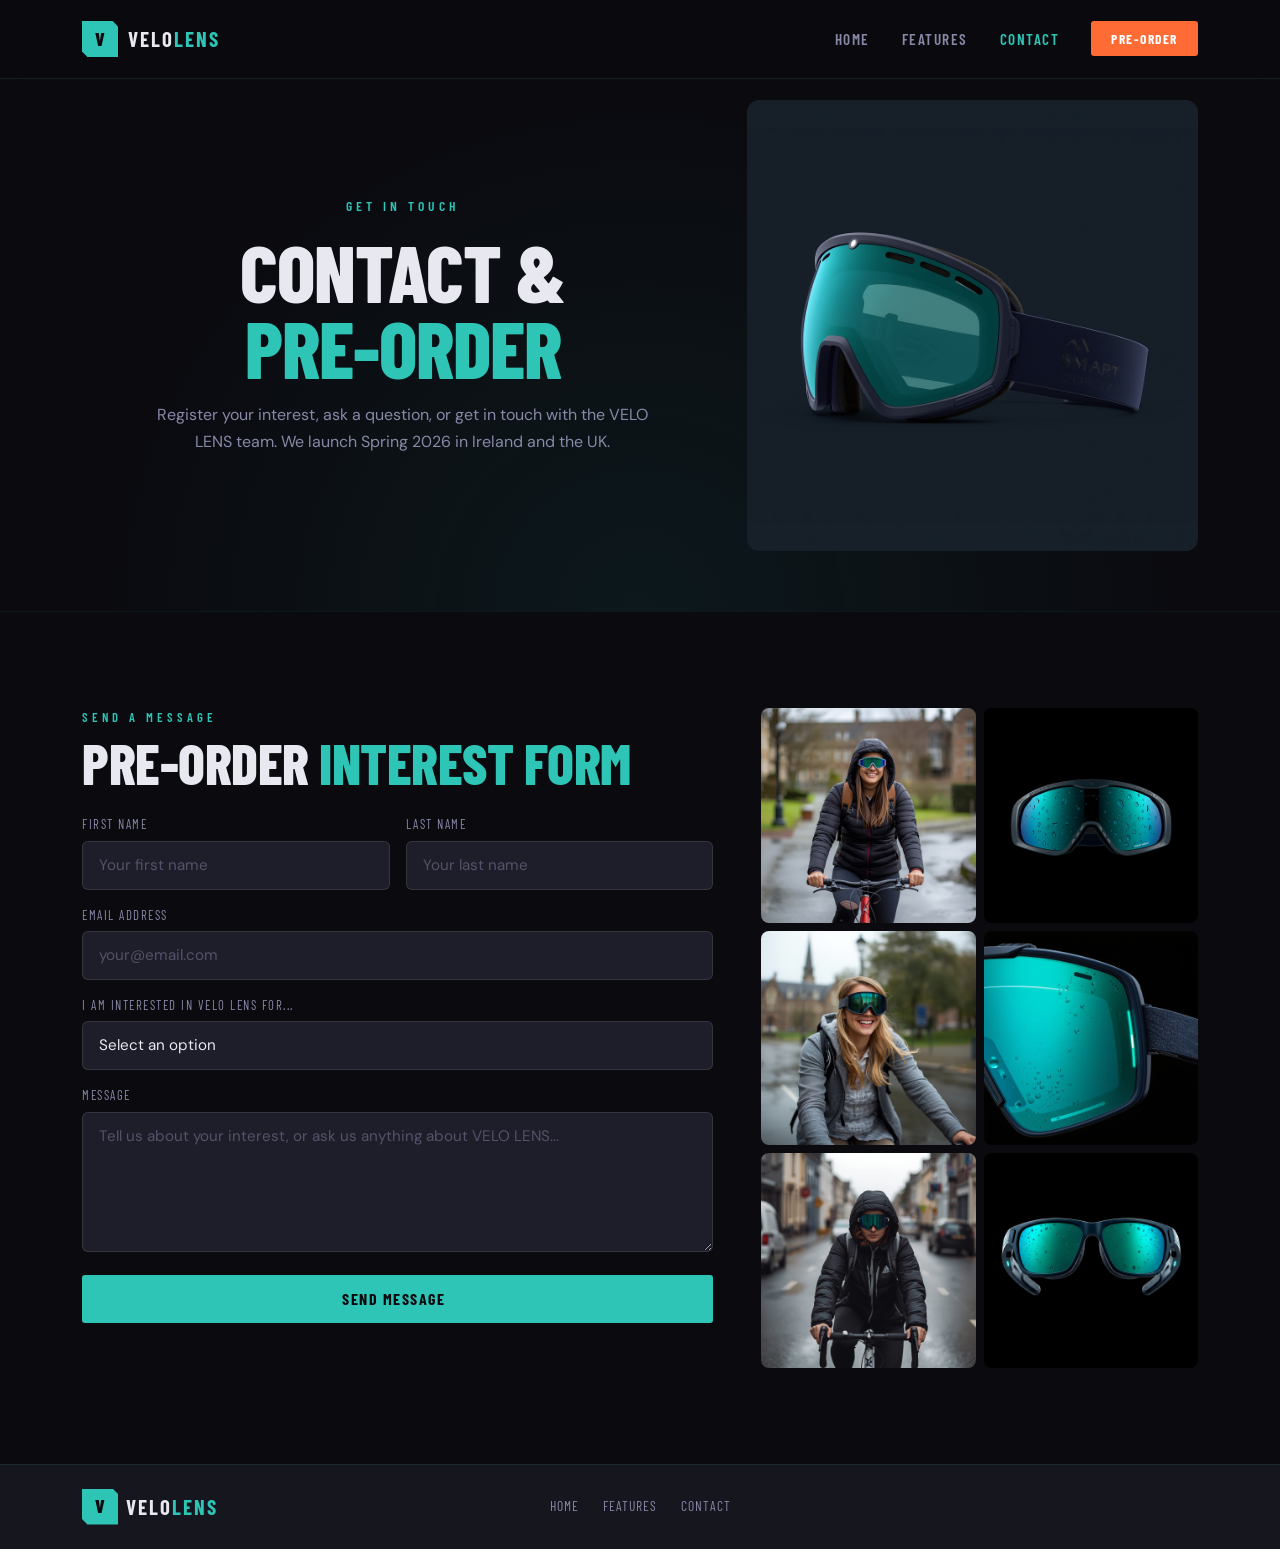
==== contact.html @ 3f772beb "ADD Files Via UPload From my onedrive" ====
<!doctype html>
<html lang="en">
	<head>
		<meta charset="UTF-8" />
		<meta name="viewport" content="width=device-width, initial-scale=1.0" />
		<title>Contact — VELO LENS</title>
		<link
			rel="stylesheet"
			href="https://cdn.jsdelivr.net/npm/bootstrap@5.3.0/dist/css/bootstrap.min.css"
		/>

		<link
			href="https://fonts.googleapis.com/css2?family=Barlow+Condensed:wght@300;400;600;700;800&family=DM+Sans:wght@300;400;500;600&display=swap"
			rel="stylesheet"
		/>

		<link rel="stylesheet" href="../css/style.css" />
	</head>
	<body>
		
		<!-- NAVIGATION -->
		<nav class="navbar navbar-expand-lg fixed-top" id="mainNav">
			<div class="container">
				<a class="navbar-brand" href="index.html">
					<span class="brand-icon">V</span>
					<span class="brand-text">VELO<span class="brand-accent">LENS</span></span>
				</a>
				<button
					class="navbar-toggler"
					type="button"
					data-bs-toggle="collapse"
					data-bs-target="#navContent"
				>
					<span class="navbar-toggler-icon"></span>
				</button>
				<div class="collapse navbar-collapse" id="navContent">
					<ul class="navbar-nav ms-auto">
						<li class="nav-item"><a class="nav-link" href="index.html">Home</a></li>
						<li class="nav-item">
							<a class="nav-link" href="features.html">Features</a>
						</li>
						<li class="nav-item">
							<a class="nav-link active" href="contact.html">Contact</a>
						</li>
						<li class="nav-item ms-lg-3">
							<a class="btn btn-cta-sm" href="contact.html">Pre-Order</a>
						</li>
					</ul>
				</div>
			</div>
		</nav>

		<!--
		PAGE HERO -->

		<section class="page-hero">
			<div class="container">
				<div class="row align-items-center">
					<!-- COLUNA ESQUERDA: texto -->
					<div class="col-lg-7">
						<p class="hero-eyebrow">Get in Touch</p>
						<h1 class="page-hero-title">
							Contact &<br /><span class="text-teal">Pre-Order</span>
						</h1>
						<p class="page-hero-sub">
							Register your interest, ask a question, or get in touch with the VELO
							LENS team. We launch Spring 2026 in Ireland and the UK.
						</p>
					</div>

					<!-- COLUNA DIREITA: imagem -->
					<div class="col-lg-5 d-flex justify-content-center align-items-center">
						<img
							src="../assets/ImageVeloLens.jpg"
							alt="VeloLens smart cycling goggles"
							class="hero-img"
						/>
					</div>
				</div>
			</div>
		</section>

		<!-- CONTACT SECTION -->
		<section class="section-dark py-5">
			<div class="container py-5">
				<div class="row g-5">
					<!-- FORM -->
					<div class="col-lg-7">
						<p class="section-eyebrow">Send a Message</p>
						<h2 class="section-title mb-4">
							Pre-Order <span class="text-teal">Interest Form</span>
						</h2>
						<form class="contact-form" id="contactForm" method = POST >
							<div class="row g-3">
								<div class="col-md-6">
									<label class="form-label">First Name</label>
									<input
										type="text"
										class="form-input"
										placeholder="Your first name"
										required
									/>
								</div>
								<div class="col-md-6">
									<label class="form-label">Last Name</label>
									<input
										type="text"
										class="form-input"
										placeholder="Your last name"
										required
									/>
								</div>
								<div class="col-12">
									<label class="form-label">Email Address</label>
									<input
										type="email"
										class="form-input"
										placeholder="your@email.com"
										required
									/>
								</div>
								<div class="col-12">
									<label class="form-label"
										>I am interested in VELO LENS for...</label
									>
									<select class="form-input">
										<option value="">Select an option</option>
										<option>Daily commute cycling</option>
										<option>Road cycling / sport</option>
										<option>Mountain biking</option>
										<option>Casual weekend cycling</option>
									</select>
								</div>
								<div class="col-12">
									<label class="form-label">Message</label>
									<textarea
										class="form-input form-textarea"
										rows="5"
										placeholder="Tell us about your interest, or ask us anything about VELO LENS..."
									></textarea>
								</div>
								<div class="col-12">
									<button type="submit" class="btn btn-primary-cta w-100">
										Send Message <i class="fa-solid fa-paper-plane ms-2"></i>
									</button>
								</div>
							</div>
						</form>
						<div class="form-success" id="formSuccess" style="display: none">
							<i class="fa-solid fa-circle-check"></i>
							<div>
								<strong>Message sent!</strong><br />
								We'll be in touch soon about your VELO LENS pre-order interest.
							</div>
						</div>
					</div>

					<!-- PHOTO GRID -->
<div class="col-lg-5">
    <div class="row g-2">
        <div class="col-6">
            <img src="../assets/ImageCommuter2.jpg" alt="Cyclist in Galway" class="contact-photo" />
        </div>
        <div class="col-6">
            <img src="../assets/ImageVeloLens3.jpg" alt="Cyclist in Galway" class="contact-photo" />
        </div>
        <div class="col-6">
            <img src="../assets/ImageCommuter.jpg" alt="Cycling commuter" class="contact-photo" />
        </div>
        <div class="col-6">
            <img src="../assets/ImageVeloLens4.jpg" alt="Smart goggles detail" class="contact-photo" />
        </div>
        <div class="col-6">
            <img src="../assets/ImageCommuter3.jpg" alt="Student cyclist" class="contact-photo" />
        </div>
        <div class="col-6">
            <img src="../assets/imageEarsFull.jpg" alt="Smart LENS ears version" class="contact-photo" />
        </div>
    </div>
</div>
		</section>

		
	<!-- FOOTER -->
<footer class="site-footer py-4">
	<div class="container">
		<div class="row align-items-center">
			<div class="col-md-4 text-center text-md-start mb-3 mb-md-0">
				<a class="footer-brand" href="index.html">
					<span class="brand-icon">V</span>
					<span class="brand-text">VELO<span class="brand-accent">LENS</span></span>
				</a>
			</div>
			<div class="col-md-4 text-center mb-3 mb-md-0">
				<nav class="footer-nav">
					<a href="index.html">Home</a>
					<a href="features.html">Features</a>
					<a href="contact.html">Contact</a>
				</nav>
			</div>
		
</footer>
	</body>
</html>
---- css/style.css ----
/* ===== VELO LENS — style.css ===== */

:root {
  --teal: #2EC4B6;
  --teal-dark: #1A9C96;
  --teal-glow: rgba(46, 196, 182, 0.15);
  --dark: #0A0A0F;
  --dark-2: #111118;
  --dark-3: #16161F;
  --dark-4: #1E1E2A;
  --text-main: #E8E8F0;
  --text-muted: #8888A8;
  --orange: #FF6B35;
  --font-head: 'Barlow Condensed', sans-serif;
  --font-body: 'DM Sans', sans-serif;
}

* { box-sizing: border-box; }
.hero-img {
  width: 100%;
  max-width: 480px;
  border-radius: 12px;
}
body {
  background-color: var(--dark);
  color: var(--text-main);
  font-family: var(--font-body);
  margin: 0;
  overflow-x: hidden;
}

/* ===== NAVBAR ===== */
#mainNav {
  background: rgba(10, 10, 15, 0.92);
  backdrop-filter: blur(12px);
  border-bottom: 1px solid rgba(46, 196, 182, 0.12);
  padding: 1rem 0;
  transition: all 0.3s ease;
}

.navbar-brand { text-decoration: none; display: flex; align-items: center; gap: 10px; }

.brand-icon {
  width: 36px; height: 36px;
  background: var(--teal);
  color: var(--dark);
  font-family: var(--font-head);
  font-weight: 800;
  font-size: 1.2rem;
  display: flex; align-items: center; justify-content: center;
  clip-path: polygon(0 0, 85% 0, 100% 15%, 100% 100%, 15% 100%, 0 85%);
}

.brand-text {
  font-family: var(--font-head);
  font-weight: 700;
  font-size: 1.3rem;
  letter-spacing: 2px;
  color: var(--text-main);
}

.brand-accent { color: var(--teal); }

.nav-link {
  font-family: var(--font-head);
  font-weight: 600;
  font-size: 0.95rem;
  letter-spacing: 1.5px;
  text-transform: uppercase;
  color: var(--text-muted) !important;
  transition: color 0.2s;
  padding: 0.4rem 1rem !important;
}

.nav-link:hover, .nav-link.active { color: var(--teal) !important; }

.btn-cta-sm {
  background: var(--orange);
  color: #fff !important;
  font-family: var(--font-head);
  font-weight: 700;
  font-size: 0.85rem;
  letter-spacing: 1.5px;
  text-transform: uppercase;
  padding: 0.4rem 1.2rem;
  border-radius: 3px;
  text-decoration: none;
  transition: background 0.2s;
}
.btn-cta-sm:hover { background: #e0541e; }

.navbar-toggler {
  border-color: var(--teal);
}
.navbar-toggler-icon {
  background-image: url("data:image/svg+xml,%3csvg xmlns='http://www.w3.org/2000/svg' viewBox='0 0 30 30'%3e%3cpath stroke='rgba%2846,196,182,1%29' stroke-linecap='round' stroke-miterlimit='10' stroke-width='2' d='M4 7h22M4 15h22M4 23h22'/%3e%3c/svg%3e");
}

/* ===== BUTTONS ===== */
.btn-primary-cta {
  background: var(--teal);
  color: var(--dark) !important;
  font-family: var(--font-head);
  font-weight: 700;
  font-size: 1rem;
  letter-spacing: 1.5px;
  text-transform: uppercase;
  padding: 0.75rem 2rem;
  border-radius: 3px;
  text-decoration: none;
  display: inline-block;
  transition: background 0.2s, transform 0.2s;
  border: none;
}
.btn-primary-cta:hover { background: var(--teal-dark); transform: translateY(-1px); }

.btn-outline-cta {
  background: transparent;
  color: var(--text-main) !important;
  font-family: var(--font-head);
  font-weight: 600;
  font-size: 1rem;
  letter-spacing: 1.5px;
  text-transform: uppercase;
  padding: 0.73rem 2rem;
  border-radius: 3px;
  border: 1px solid rgba(255,255,255,0.3);
  text-decoration: none;
  display: inline-block;
  transition: border-color 0.2s, color 0.2s;
}
.btn-outline-cta:hover { border-color: var(--teal); color: var(--teal) !important; }

/* ===== HERO ===== */
.hero {
  position: relative;
  min-height: 100vh;
  display: flex;
  align-items: center;
  overflow: hidden;
}

.hero-content { position: relative; z-index: 2; }

.hero-eyebrow {
  font-family: var(--font-head);
  font-size: 0.85rem;
  font-weight: 600;
  letter-spacing: 4px;
  text-transform: uppercase;
  color: var(--teal);
  margin-bottom: 1rem;
}

.hero-title {
  font-family: var(--font-head);
  font-size: clamp(3rem, 8vw, 6rem);
  font-weight: 800;
  line-height: 0.95;
  letter-spacing: -1px;
  text-transform: uppercase;
  color: var(--text-main);
  margin-bottom: 1.5rem;
}

.text-teal { color: var(--teal); }

.hero-subtitle {
  font-size: 1.05rem;
  color: var(--text-muted);
  max-width: 480px;
  line-height: 1.7;
  margin-bottom: 2.5rem;
}

.hero-btns { display: flex; flex-wrap: wrap; gap: 1rem; }


.hero-scroll {
  position: absolute;
  bottom: 2rem; left: 50%;
  transform: translateX(-50%);
  display: flex; flex-direction: column; align-items: center; gap: 0.5rem;
  color: var(--text-muted);
  font-family: var(--font-head);
  font-size: 0.75rem;
  letter-spacing: 2px;
  text-transform: uppercase;
  z-index: 2;
}

.scroll-line {
  width: 1px; height: 40px;
  background: linear-gradient(to bottom, var(--teal), transparent);
  animation: scrollPulse 2s ease-in-out infinite;
}

@keyframes scrollPulse { 0%,100% { opacity: 0.3 } 50% { opacity: 1 } }

/* ===== STATS BAR ===== */
.stats-bar {
  background: var(--dark-4);
  border-top: 1px solid rgba(46,196,182,0.15);
  border-bottom: 1px solid rgba(46,196,182,0.15);
}

.stat-item {
  padding: 1.5rem 1rem;
  display: flex; flex-direction: column; align-items: center;
  border-right: 1px solid rgba(46,196,182,0.1);
  transition: background 0.2s;
}
.stat-item:last-child { border-right: none; }
.stat-item:hover { background: var(--teal-glow); }

.stat-num {
  font-family: var(--font-head);
  font-size: 2rem;
  font-weight: 800;
  color: var(--teal);
  letter-spacing: 1px;
}

.stat-label {
  font-size: 0.75rem;
  color: var(--text-muted);
  text-transform: uppercase;
  letter-spacing: 1px;
  margin-top: 0.25rem;
}

/* ===== SECTIONS ===== */
.section-dark { background: var(--dark); }


.section-eyebrow {
  font-family: var(--font-head);
  font-size: 0.8rem;
  font-weight: 600;
  letter-spacing: 4px;
  text-transform: uppercase;
  color: var(--teal);
  margin-bottom: 0.5rem;
}

.section-title {
  font-family: var(--font-head);
  font-size: clamp(2rem, 5vw, 3.5rem);
  font-weight: 800;
  text-transform: uppercase;
  letter-spacing: -0.5px;
  line-height: 1;
  color: var(--text-main);
  margin-bottom: 0.75rem;
}

.section-sub {
  color: var(--text-muted);
  max-width: 540px;
  margin: 0 auto;
  line-height: 1.7;
}

.section-text {
  color: var(--text-muted);
  line-height: 1.7;
  font-size: 1rem;
}

/* ===== FEATURE CARDS ===== */
.feature-card {
  background: var(--dark-3);
  border: 1px solid rgba(255,255,255,0.06);
  border-radius: 8px;
  padding: 2rem;
  height: 100%;
  transition: border-color 0.3s, transform 0.3s;
}

.feature-card:hover {
  border-color: rgba(46,196,182,0.3);
  transform: translateY(-4px);
}

.feature-card--highlight {
  border-color: rgba(46,196,182,0.4);
  background: linear-gradient(135deg, var(--dark-4), rgba(46,196,182,0.04));
}

.feature-icon {
  font-size: 2rem;
  color: var(--teal);
  margin-bottom: 1rem;
}

.feature-title {
  font-family: var(--font-head);
  font-size: 1.4rem;
  font-weight: 700;
  text-transform: uppercase;
  letter-spacing: 1px;
  color: var(--text-main);
  margin-bottom: 0.75rem;
}

.feature-text {
  color: var(--text-muted);
  font-size: 0.9rem;
  line-height: 1.65;
  margin: 0;
}


/* ===== CTA BANNER ===== */
.cta-banner {
  background: linear-gradient(135deg, var(--dark-4), rgba(46,196,182,0.06));
  border-top: 1px solid rgba(46,196,182,0.15);
  border-bottom: 1px solid rgba(46,196,182,0.15);
}

.cta-title {
  font-family: var(--font-head);
  font-size: clamp(2rem, 5vw, 3.5rem);
  font-weight: 800;
  text-transform: uppercase;
  color: var(--text-main);
  margin-bottom: 0.75rem;
}

.cta-sub {
  color: var(--text-muted);
  margin-bottom: 2rem;
  font-size: 1rem;
}

/* ===== FOOTER ===== */
.site-footer {
  background: var(--dark-3);
  border-top: 1px solid rgba(46,196,182,0.1);
}

.footer-brand { text-decoration: none; display: inline-flex; align-items: center; gap: 8px; }

.footer-nav { display: flex; gap: 1.5rem; justify-content: center; }
.footer-nav a {
  color: var(--text-muted);
  text-decoration: none;
  font-family: var(--font-head);
  font-size: 0.85rem;
  letter-spacing: 1px;
  text-transform: uppercase;
  transition: color 0.2s;
}
.footer-nav a:hover { color: var(--teal); }

.social-link {
  color: var(--text-muted);
  font-size: 1rem;
  margin-left: 1rem;
  transition: color 0.2s;
  text-decoration: none;
}
.social-link:hover { color: var(--teal); }

.footer-hr { border-color: rgba(255,255,255,0.06); margin: 1rem 0 0.75rem; }

.footer-copy {
  font-size: 0.78rem;
  color: var(--text-muted);
  margin: 0;
}

/* ===== PAGE HERO (inner pages) ===== */
.page-hero {
  padding: 100px 0 60px;
  background:
    radial-gradient(ellipse at 50% 100%, rgba(46,196,182,0.08) 0%, transparent 60%),
    var(--dark);
  border-bottom: 1px solid rgba(46,196,182,0.08);
  text-align: center;
}

.page-hero-title {
  font-family: var(--font-head);
  font-size: clamp(2.5rem, 7vw, 5rem);
  font-weight: 800;
  text-transform: uppercase;
  letter-spacing: -1px;
  line-height: 0.95;
  color: var(--text-main);
  margin-bottom: 1rem;
}

.page-hero-sub {
  color: var(--text-muted);
  max-width: 520px;
  margin: 0 auto;
  line-height: 1.7;
}
.contact-photo {
    width: 100%;
    aspect-ratio: 1 / 1;
    object-fit: cover;
    border-radius: 8px;
}
/* ===== SPECS DIAGRAM ===== */
.spec-diagram {
  background: var(--dark-4);
  border: 1px solid rgba(46,196,182,0.15);
  border-radius: 8px;
  padding: 2rem;
  text-align: center;
  height: 100%;
  display: flex; flex-direction: column; align-items: center; justify-content: center; gap: 1.5rem;
}

.spec-frame {
  position: relative;
  width: 240px; height: 120px;
}

.spec-lens-area {
  width: 240px; height: 120px;
  border: 2px solid rgba(46,196,182,0.5);
  border-radius: 16px;
  display: flex; align-items: center; justify-content: center;
  background: rgba(46,196,182,0.03);
  position: relative;
}

.spec-lens-area::before {
  content: '';
  position: absolute;
  left: 50%; top: 0; bottom: 0;
  width: 2px;
  background: rgba(46,196,182,0.3);
  transform: translateX(-50%);
}

.spec-lens-inner { display: flex; align-items: center; gap: 1rem; }
.spec-glasses-icon { font-size: 3rem; color: rgba(46,196,182,0.6); }

.spec-caption {
  font-family: var(--font-head);
  font-size: 0.75rem;
  letter-spacing: 2px;
  text-transform: uppercase;
  color: var(--text-muted);
  margin: 0;
}

.spec-annotations { position: absolute; inset: -40px; pointer-events: none; }

/* ===== SPECS TABLE ===== */

.specs-table thead th {
  background: var(--teal);
  color: var(--dark);
  font-family: var(--font-head);
  font-weight: 700;
  letter-spacing: 2px;
  text-transform: uppercase;
  padding: 0.75rem 1rem;
  font-size: 0.85rem;
  border-radius: 6px 6px 0 0;
}

.specs-table tbody tr:nth-child(odd) { background: var(--dark-4); }
.specs-table tbody tr:nth-child(even) { background: var(--dark-3); }

.specs-table tbody td {
  padding: 0.65rem 1rem;
  border-bottom: 1px solid rgba(255,255,255,0.04);
  color: var(--text-main);
}

.specs-table tbody td:first-child {
  color: var(--text-muted);
  font-size: 0.85rem;
  text-transform: uppercase;
  letter-spacing: 0.5px;
  width: 45%;
}

/* ===== IOT CARDS ===== */
.iot-card {
  background: var(--dark-3);
  border: 1px solid rgba(255,255,255,0.06);
  border-radius: 8px;
  padding: 2rem 1.5rem;
  position: relative;
  transition: border-color 0.3s, transform 0.3s;
  height: 100%;
}

.iot-card:hover {
  border-color: rgba(46,196,182,0.35);
  transform: translateY(-4px);
}

.iot-step {
  font-family: var(--font-head);
  font-size: 3rem;
  font-weight: 800;
  color: rgba(46,196,182,0.12);
  position: absolute;
  top: 1rem; right: 1.25rem;
  line-height: 1;
}

.iot-icon { font-size: 2rem; color: var(--teal); margin-bottom: 1rem; display: block; }

.iot-title {
  font-family: var(--font-head);
  font-size: 1.3rem;
  font-weight: 700;
  text-transform: uppercase;
  letter-spacing: 1px;
  color: var(--text-main);
  margin-bottom: 0.75rem;
}

.iot-text { color: var(--text-muted); font-size: 0.88rem; line-height: 1.65; margin: 0; }

/* ===== LENS LAYERS ===== */
.lens-layers { display: flex; flex-direction: column; gap: 1rem; }

.lens-layer {
  display: flex; align-items: flex-start; gap: 1rem;
  padding: 1rem;
  background: var(--dark-4);
  border: 1px solid rgba(255,255,255,0.06);
  border-radius: 6px;
  transition: border-color 0.2s;
}

.lens-layer:hover { border-color: rgba(46,196,182,0.25); }

.layer-badge {
  width: 32px; height: 32px;
  background: var(--teal);
  color: var(--dark);
  font-family: var(--font-head);
  font-weight: 800;
  font-size: 0.85rem;
  border-radius: 4px;
  display: flex; align-items: center; justify-content: center;
  flex-shrink: 0;
}

.layer-title {
  font-family: var(--font-head);
  font-size: 1rem;
  font-weight: 700;
  text-transform: uppercase;
  letter-spacing: 1px;
  color: var(--text-main);
  margin-bottom: 0.25rem;
}

.layer-text { color: var(--text-muted); font-size: 0.85rem; margin: 0; }



/* ===== MINI FEATURE GRID ===== */

.mini-feature:hover {
  border-color: rgba(46,196,182,0.3);
  background: var(--dark-4);
}

/* ===== CONTACT PAGE ===== */
.contact-form .row { --bs-gutter-x: 1rem; }

.form-label {
  font-family: var(--font-head);
  font-size: 0.8rem;
  letter-spacing: 1.5px;
  text-transform: uppercase;
  color: var(--text-muted);
  margin-bottom: 0.4rem;
  display: block;
}

.form-input {
  width: 100%;
  background: var(--dark-4);
  border: 1px solid rgba(255,255,255,0.1);
  border-radius: 6px;
  padding: 0.75rem 1rem;
  color: var(--text-main);
  font-family: var(--font-body);
  font-size: 0.95rem;
  transition: border-color 0.2s;
  outline: none;
  appearance: none;
  -webkit-appearance: none;
}

.form-input:focus { border-color: var(--teal); }
.form-input::placeholder { color: rgba(136,136,168,0.5); }
.form-textarea { resize: vertical; min-height: 140px; }

.form-success {
  background: rgba(46,196,182,0.08);
  border: 1px solid rgba(46,196,182,0.3);
  border-radius: 8px;
  padding: 1.25rem 1.5rem;
  display: flex; align-items: center; gap: 1rem;
  color: var(--teal);
  font-size: 0.95rem;
  margin-top: 1rem;
}

.form-success i { font-size: 2rem; }


/* ===== RESPONSIVE ===== */
@media (max-width: 768px) {
  .hero-btns { flex-direction: column; align-items: flex-start; }
  .btn-primary-cta, .btn-outline-cta { width: 100%; text-align: center; }
  .lens-visual { height: 220px; }
  .lens-ring--outer { width: 200px; height: 200px; }
  .lens-ring--mid { width: 145px; height: 145px; }
  .lens-ring--inner { width: 90px; height: 90px; }
}
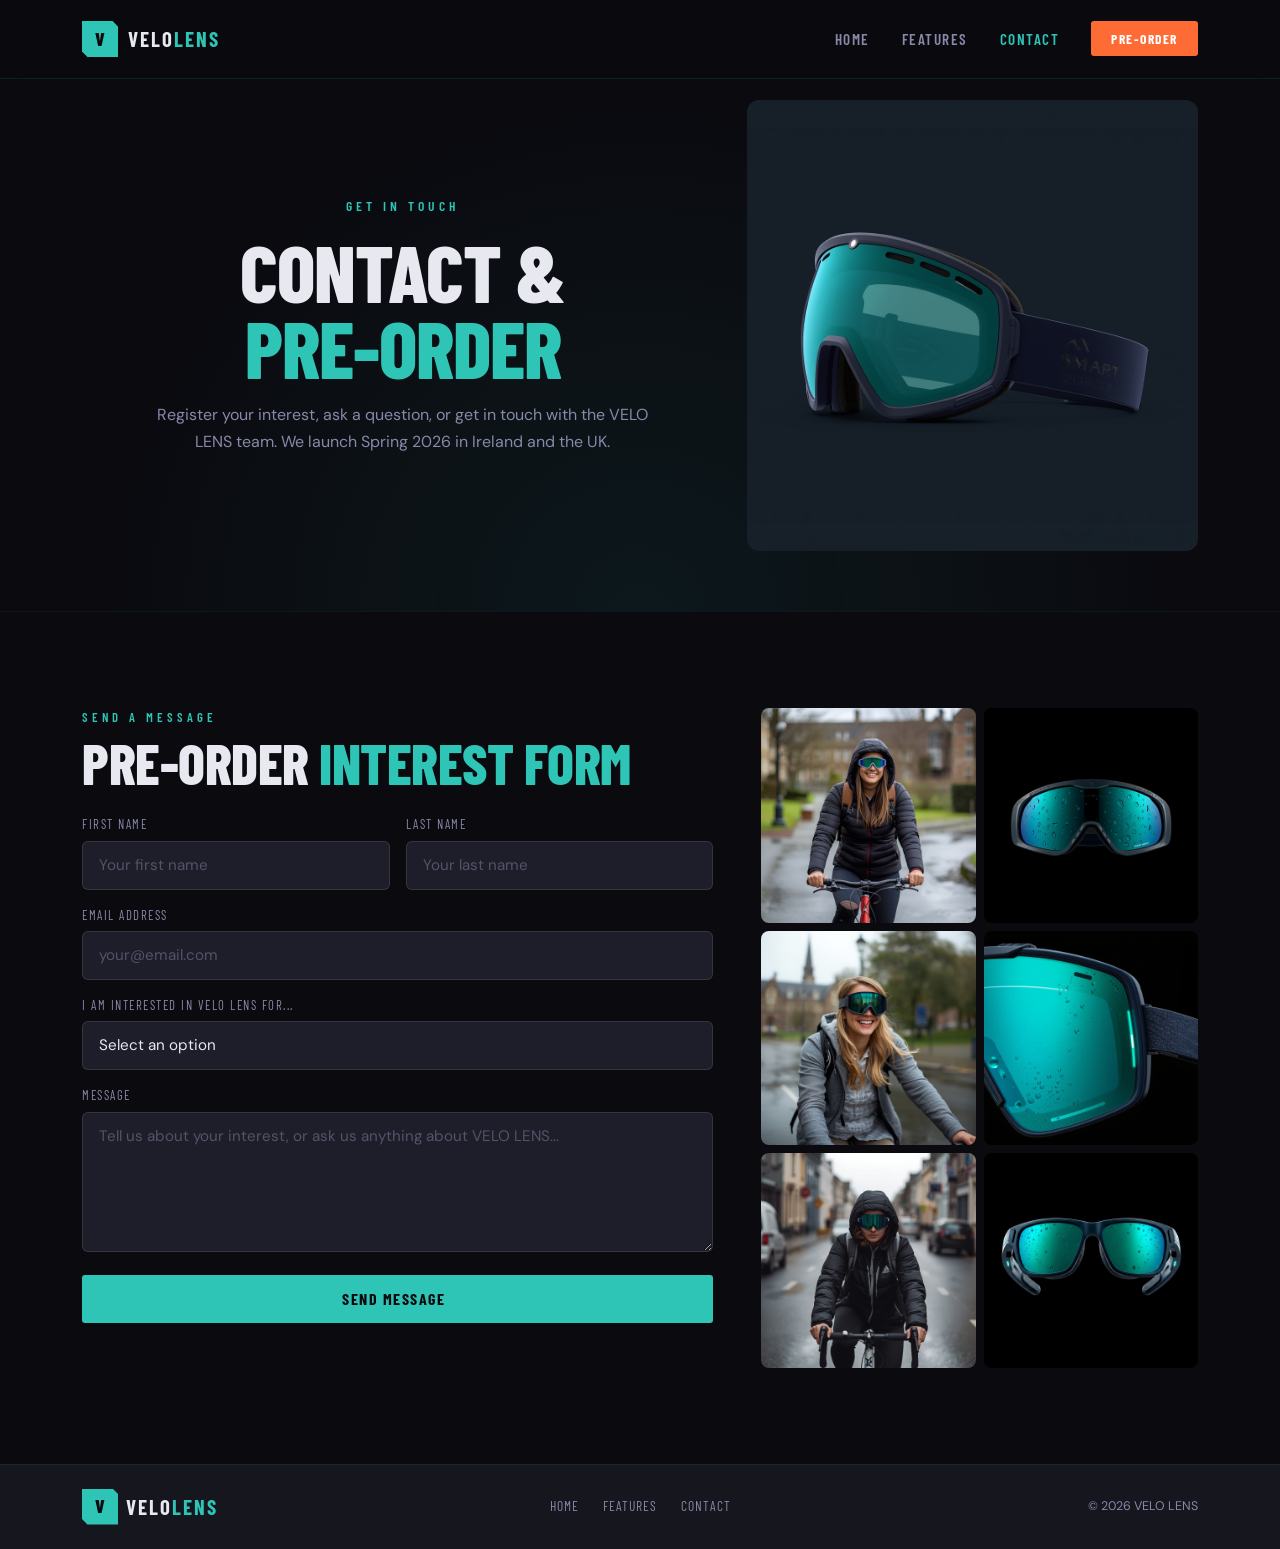
==== commit ceef5bf5: "Refactor footer structure in contact.html and adding copy right" ====
--- a/contact.html
+++ b/contact.html
@@ -14,7 +14,7 @@
 			rel="stylesheet"
 		/>
 
-		<link rel="stylesheet" href="../css/style.css" />
+		<link rel="stylesheet" href="css/style.css" />
 	</head>
 	<body>
 		
@@ -71,7 +71,7 @@
 					<!-- COLUNA DIREITA: imagem -->
 					<div class="col-lg-5 d-flex justify-content-center align-items-center">
 						<img
-							src="../assets/ImageVeloLens.jpg"
+							src="assets/ImageVeloLens.jpg"
 							alt="VeloLens smart cycling goggles"
 							class="hero-img"
 						/>
@@ -107,7 +107,7 @@
 										type="text"
 										class="form-input"
 										placeholder="Your last name"
-										required
+										
 									/>
 								</div>
 								<div class="col-12">
@@ -146,35 +146,29 @@
 								</div>
 							</div>
 						</form>
-						<div class="form-success" id="formSuccess" style="display: none">
-							<i class="fa-solid fa-circle-check"></i>
-							<div>
-								<strong>Message sent!</strong><br />
-								We'll be in touch soon about your VELO LENS pre-order interest.
-							</div>
-						</div>
+						
 					</div>
 
 					<!-- PHOTO GRID -->
 <div class="col-lg-5">
     <div class="row g-2">
         <div class="col-6">
-            <img src="../assets/ImageCommuter2.jpg" alt="Cyclist in Galway" class="contact-photo" />
-        </div>
-        <div class="col-6">
-            <img src="../assets/ImageVeloLens3.jpg" alt="Cyclist in Galway" class="contact-photo" />
-        </div>
-        <div class="col-6">
-            <img src="../assets/ImageCommuter.jpg" alt="Cycling commuter" class="contact-photo" />
-        </div>
-        <div class="col-6">
-            <img src="../assets/ImageVeloLens4.jpg" alt="Smart goggles detail" class="contact-photo" />
-        </div>
-        <div class="col-6">
-            <img src="../assets/ImageCommuter3.jpg" alt="Student cyclist" class="contact-photo" />
-        </div>
-        <div class="col-6">
-            <img src="../assets/imageEarsFull.jpg" alt="Smart LENS ears version" class="contact-photo" />
+            <img src="assets/ImageCommuter2.jpg" alt="Cyclist in Galway" class="contact-photo" />
+        </div>
+        <div class="col-6">
+            <img src="assets/ImageVeloLens3.jpg" alt="Cyclist in Galway" class="contact-photo" />
+        </div>
+        <div class="col-6">
+            <img src="assets/ImageCommuter.jpg" alt="Cycling commuter" class="contact-photo" />
+        </div>
+        <div class="col-6">
+            <img src="assets/ImageVeloLens4.jpg" alt="Smart goggles detail" class="contact-photo" />
+        </div>
+        <div class="col-6">
+            <img src="assets/ImageCommuter3.jpg" alt="Student cyclist" class="contact-photo" />
+        </div>
+        <div class="col-6">
+            <img src="assets/imageEarsFull.jpg" alt="Smart LENS ears version" class="contact-photo" />
         </div>
     </div>
 </div>
@@ -183,22 +177,26 @@
 		
 	<!-- FOOTER -->
 <footer class="site-footer py-4">
-	<div class="container">
-		<div class="row align-items-center">
-			<div class="col-md-4 text-center text-md-start mb-3 mb-md-0">
-				<a class="footer-brand" href="index.html">
-					<span class="brand-icon">V</span>
-					<span class="brand-text">VELO<span class="brand-accent">LENS</span></span>
-				</a>
-			</div>
-			<div class="col-md-4 text-center mb-3 mb-md-0">
-				<nav class="footer-nav">
-					<a href="index.html">Home</a>
-					<a href="features.html">Features</a>
-					<a href="contact.html">Contact</a>
-				</nav>
-			</div>
-		
+  <div class="container">
+    <div class="row align-items-center">
+      <div class="col-md-4 text-center text-md-start mb-3 mb-md-0">
+        <a class="footer-brand" href="index.html">
+          <span class="brand-icon">V</span>
+          <span class="brand-text">VELO<span class="brand-accent">LENS</span></span>
+        </a>
+      </div>
+
+      <div class="col-md-4 text-center mb-3 mb-md-0">
+        <nav class="footer-nav">
+          <a href="index.html">Home</a>
+          <a href="features.html">Features</a>
+          <a href="contact.html">Contact</a>
+        </nav>
+      </div>
+
+      <div class="col-md-4 text-center text-md-end">
+        <p class="footer-copy mb-0">© 2026 VELO LENS</p>
+      </div>
+    </div>
+  </div>
 </footer>
-	</body>
-</html>
